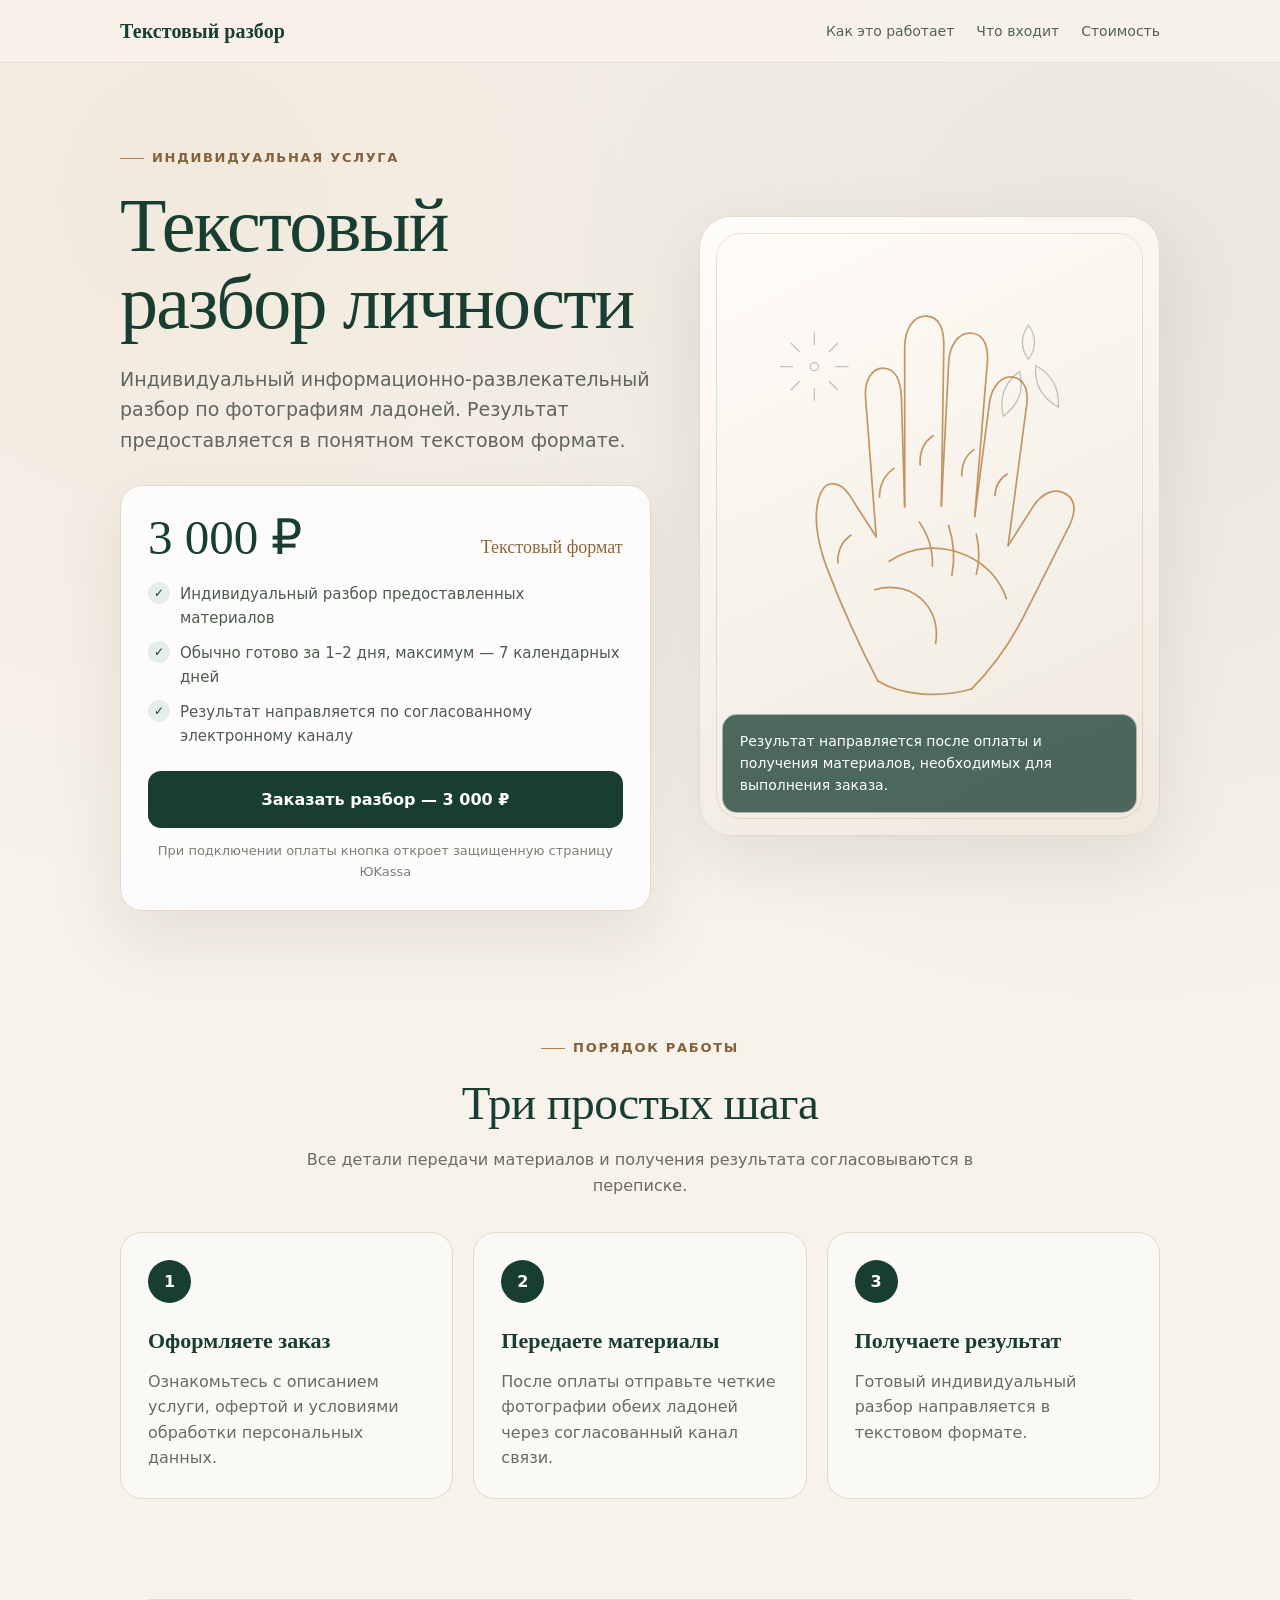
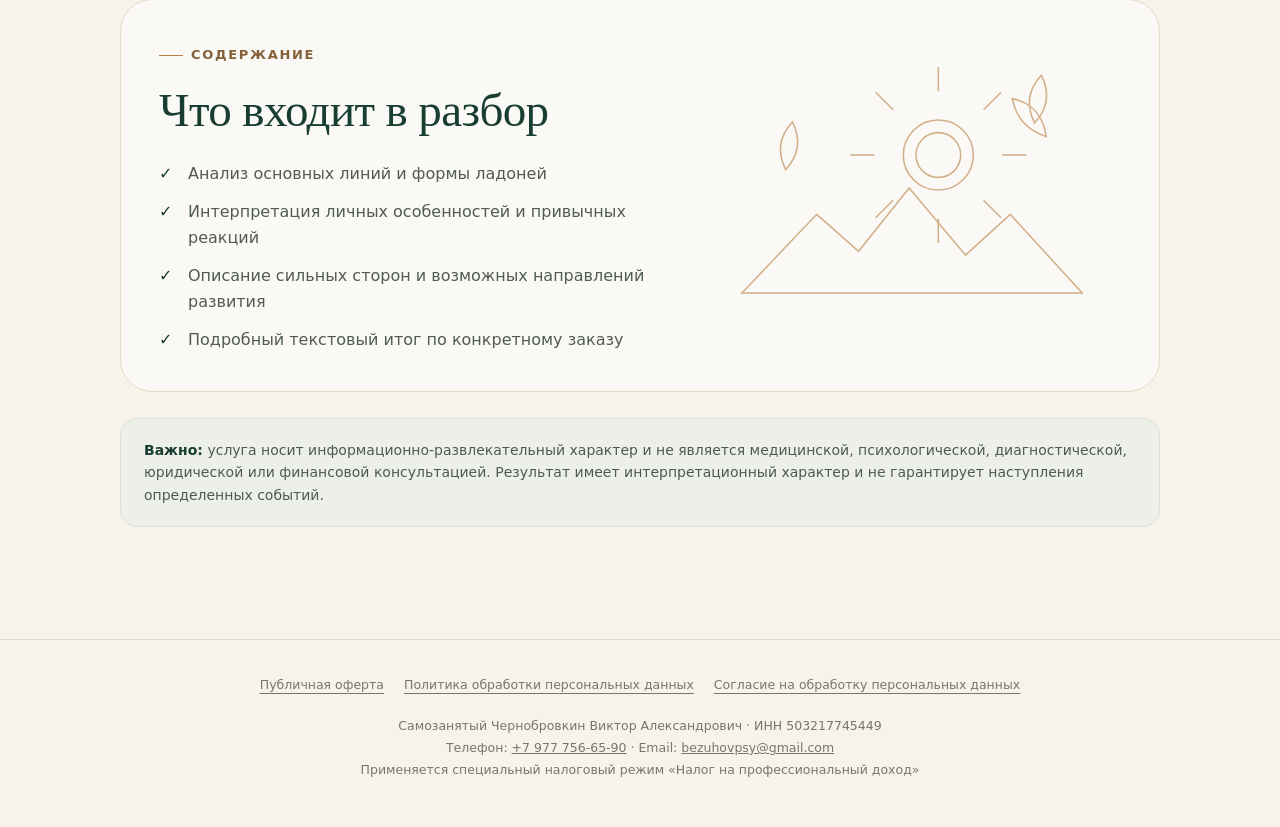
==== index.html @ bc2e41d3 "Add files via upload" ====
<!doctype html>
<html lang="ru">
<head>
  <meta charset="utf-8">
  <meta name="viewport" content="width=device-width, initial-scale=1">
  <meta name="description" content="Индивидуальный информационно-развлекательный текстовый разбор личности по фотографиям ладоней. Стоимость — 3 000 рублей.">
  <title>Текстовый разбор личности</title>
  <link rel="stylesheet" href="assets/styles.css">
</head>
<body>
  <header class="site-header">
    <div class="container header-inner">
      <a class="brand" href="index.html">Текстовый разбор</a>
      <nav class="nav" aria-label="Навигация">
        <a href="#process">Как это работает</a>
        <a href="#included">Что входит</a>
        <a href="#order">Стоимость</a>
      </nav>
    </div>
  </header>

  <main>
    <section class="hero" id="order">
      <div class="container hero-grid">
        <div>
          <div class="eyebrow">Индивидуальная услуга</div>
          <h1>Текстовый разбор личности</h1>
          <p class="lead">Индивидуальный информационно-развлекательный разбор по фотографиям ладоней. Результат предоставляется в понятном текстовом формате.</p>

          <div class="offer-card">
            <div class="price-row">
              <div class="price">3 000 ₽</div>
              <div class="format">Текстовый формат</div>
            </div>

            <ul class="feature-list">
              <li>Индивидуальный разбор предоставленных материалов</li>
              <li>Обычно готово за 1–2 дня, максимум — 7 календарных дней</li>
              <li>Результат направляется по согласованному электронному каналу</li>
            </ul>

            <a class="button" href="mailto:bezuhovpsy@gmail.com" data-payment-button>Заказать разбор — 3 000 ₽</a>
            <p class="secure">При подключении оплаты кнопка откроет защищенную страницу ЮKassa</p>
          </div>
        </div>

        <div class="visual-card" aria-hidden="true">
          <svg class="hand-art" viewBox="0 0 440 620" fill="none" xmlns="http://www.w3.org/2000/svg">
            <g stroke="#B78145" stroke-width="2.1" stroke-linecap="round" stroke-linejoin="round">
              <path d="M157 501C133 455 111 406 94 361C82 329 76 292 88 268C95 254 111 257 121 271L155 324"/>
              <path d="M155 324L142 154C140 132 150 116 165 117C179 118 185 133 186 153L190 287"/>
              <path d="M190 287L190 92C190 68 201 52 217 53C233 54 239 70 238 94L235 286"/>
              <path d="M235 286L244 111C245 87 257 72 273 74C289 76 294 93 291 116L276 299"/>
              <path d="M276 299L294 160C297 138 310 125 324 128C339 131 343 148 339 168L317 335"/>
              <path d="M317 335L347 288C359 269 376 263 389 272C402 281 399 298 390 315L336 422C319 455 297 486 272 511"/>
              <path d="M157 501C185 518 231 523 272 511"/>
              <path d="M171 354C199 335 235 333 266 347C290 358 307 377 315 400"/>
              <path d="M153 389C177 382 200 388 215 405C226 418 231 436 228 455"/>
              <path d="M208 306C219 322 225 340 224 360"/>
              <path d="M244 310C250 329 252 350 248 371"/>
              <path d="M278 321C282 338 282 355 278 370"/>
              <path d="M177 240C166 247 159 260 159 275"/>
              <path d="M225 200C213 208 208 221 209 236"/>
              <path d="M275 217C265 224 260 236 260 249"/>
              <path d="M316 247C307 252 301 262 301 273"/>
              <path d="M124 322C113 329 107 342 108 356"/>
            </g>
            <g stroke="#183D31" stroke-width="1.5" opacity=".35">
              <circle cx="79" cy="115" r="5"/>
              <path d="M79 89V73M79 157V141M53 115H37M121 115H105M61 97L50 86M108 144L97 133M97 97L108 86M50 144L61 133"/>
              <path d="M342 64C352 78 352 92 342 106C332 92 332 78 342 64Z"/>
              <path d="M351 114C370 124 380 141 379 165C359 154 349 137 351 114Z"/>
              <path d="M331 121C313 134 306 153 311 176C330 162 337 143 331 121Z"/>
            </g>
          </svg>
          <div class="visual-note">Результат направляется после оплаты и получения материалов, необходимых для выполнения заказа.</div>
        </div>
      </div>
    </section>

    <section class="section" id="process">
      <div class="container">
        <div class="section-head">
          <div class="eyebrow">Порядок работы</div>
          <h2>Три простых шага</h2>
          <p>Все детали передачи материалов и получения результата согласовываются в переписке.</p>
        </div>

        <div class="steps">
          <article class="step">
            <div class="step-number">1</div>
            <h3>Оформляете заказ</h3>
            <p>Ознакомьтесь с описанием услуги, офертой и условиями обработки персональных данных.</p>
          </article>
          <article class="step">
            <div class="step-number">2</div>
            <h3>Передаете материалы</h3>
            <p>После оплаты отправьте четкие фотографии обеих ладоней через согласованный канал связи.</p>
          </article>
          <article class="step">
            <div class="step-number">3</div>
            <h3>Получаете результат</h3>
            <p>Готовый индивидуальный разбор направляется в текстовом формате.</p>
          </article>
        </div>
      </div>
    </section>

    <section class="section compact" id="included">
      <div class="container">
        <div class="included">
          <div>
            <div class="eyebrow">Содержание</div>
            <h2>Что входит в разбор</h2>
            <ul class="checks">
              <li>Анализ основных линий и формы ладоней</li>
              <li>Интерпретация личных особенностей и привычных реакций</li>
              <li>Описание сильных сторон и возможных направлений развития</li>
              <li>Подробный текстовый итог по конкретному заказу</li>
            </ul>
          </div>

          <svg class="sun-art" viewBox="0 0 430 300" fill="none" xmlns="http://www.w3.org/2000/svg" aria-hidden="true">
            <g stroke="#B78145" stroke-width="1.6" stroke-linecap="round" opacity=".78">
              <circle cx="242" cy="108" r="36"/>
              <circle cx="242" cy="108" r="23"/>
              <path d="M242 42V18M242 198V174M176 108H152M332 108H308M195 61L178 44M306 172L289 155M289 61L306 44M178 172L195 155"/>
              <path d="M40 250L117 169L160 207L212 142L270 211L316 169L390 250"/>
              <path d="M40 250H390"/>
              <path d="M318 50C338 54 350 68 353 89C334 83 322 70 318 50Z"/>
              <path d="M348 26C357 44 355 60 341 75C332 57 334 41 348 26Z"/>
              <path d="M92 74C101 92 99 108 85 123C76 105 78 89 92 74Z"/>
            </g>
          </svg>
        </div>

        <div class="notice"><strong>Важно:</strong> услуга носит информационно-развлекательный характер и не является медицинской, психологической, диагностической, юридической или финансовой консультацией. Результат имеет интерпретационный характер и не гарантирует наступления определенных событий.</div>
      </div>
    </section>
  </main>

  <footer class="site-footer">
    <div class="container">
      <div class="footer-links">
        <a href="oferta.html">Публичная оферта</a>
        <a href="privacy.html">Политика обработки персональных данных</a>
        <a href="consent.html">Согласие на обработку персональных данных</a>
      </div>
      <div class="requisites">
        Самозанятый Чернобровкин Виктор Александрович · ИНН 503217745449<br>
        Телефон: <a href="tel:+79777566590">+7 977 756-65-90</a> · Email: <a href="mailto:bezuhovpsy@gmail.com">bezuhovpsy@gmail.com</a><br>
        Применяется специальный налоговый режим «Налог на профессиональный доход»
      </div>
    </div>
  </footer>

  <script src="assets/site.js"></script>
</body>
</html>
---- assets/styles.css ----
:root {
  --bg: #f7f2ea;
  --surface: rgba(255, 255, 255, 0.82);
  --surface-solid: #fffdf9;
  --ink: #183d31;
  --muted: #6c6a64;
  --line: #e5d9c9;
  --accent: #b78145;
  --soft: #edf0e8;
  --shadow: 0 24px 70px rgba(55, 45, 34, 0.10);
  --radius-xl: 32px;
  --radius-lg: 22px;
  --radius-md: 15px;
}

* { box-sizing: border-box; }
html { scroll-behavior: smooth; }
body {
  margin: 0;
  background:
    radial-gradient(circle at 15% 8%, rgba(183,129,69,.08), transparent 28%),
    radial-gradient(circle at 88% 12%, rgba(24,61,49,.07), transparent 30%),
    var(--bg);
  color: var(--ink);
  font-family: Inter, ui-sans-serif, system-ui, -apple-system, BlinkMacSystemFont, "Segoe UI", sans-serif;
  line-height: 1.6;
}

a { color: inherit; }
img, svg { max-width: 100%; }
button, input, textarea { font: inherit; }

.container {
  width: min(100% - 32px, 1040px);
  margin: 0 auto;
}

.site-header {
  position: sticky;
  top: 0;
  z-index: 20;
  border-bottom: 1px solid rgba(229,217,201,.78);
  background: rgba(247,242,234,.88);
  backdrop-filter: blur(14px);
}

.header-inner {
  min-height: 62px;
  display: flex;
  align-items: center;
  justify-content: space-between;
  gap: 24px;
}

.brand {
  font-family: Georgia, "Times New Roman", serif;
  font-size: 20px;
  font-weight: 700;
  text-decoration: none;
  letter-spacing: .1px;
}

.nav {
  display: flex;
  align-items: center;
  gap: 22px;
  font-size: 14px;
}

.nav a {
  text-decoration: none;
  color: #536159;
}

.nav a:hover { color: var(--ink); }

.hero {
  padding: 78px 0 54px;
}

.hero-grid {
  display: grid;
  grid-template-columns: 1.07fr .93fr;
  gap: 48px;
  align-items: center;
}

.eyebrow {
  display: inline-flex;
  align-items: center;
  gap: 8px;
  margin-bottom: 18px;
  color: #84613b;
  font-size: 13px;
  font-weight: 700;
  text-transform: uppercase;
  letter-spacing: .13em;
}

.eyebrow::before {
  content: "";
  width: 24px;
  height: 1px;
  background: var(--accent);
}

h1, h2, h3 {
  font-family: Georgia, "Times New Roman", serif;
  color: var(--ink);
}

h1 {
  margin: 0 0 22px;
  font-size: clamp(44px, 7vw, 76px);
  font-weight: 500;
  line-height: 1.02;
  letter-spacing: -1.8px;
}

h2 {
  margin: 0 0 18px;
  font-size: clamp(31px, 4.8vw, 47px);
  font-weight: 500;
  line-height: 1.12;
  letter-spacing: -.6px;
}

h3 {
  margin: 0 0 10px;
  font-size: 22px;
  font-weight: 600;
}

.lead {
  max-width: 650px;
  margin: 0;
  color: #5f665f;
  font-size: 19px;
}

.offer-card {
  margin-top: 30px;
  padding: 27px;
  border: 1px solid var(--line);
  border-radius: var(--radius-lg);
  background: var(--surface);
  box-shadow: var(--shadow);
}

.price-row {
  display: flex;
  align-items: end;
  justify-content: space-between;
  gap: 20px;
  margin-bottom: 20px;
}

.price {
  font-family: Georgia, "Times New Roman", serif;
  font-size: 49px;
  line-height: 1;
}

.format {
  color: #8f673c;
  font-family: Georgia, "Times New Roman", serif;
  font-size: 18px;
}

.feature-list {
  display: grid;
  gap: 11px;
  margin: 0 0 23px;
  padding: 0;
  list-style: none;
  color: #4d5b53;
  font-size: 15px;
}

.feature-list li {
  display: flex;
  gap: 10px;
  align-items: flex-start;
}

.feature-list li::before {
  content: "✓";
  flex: 0 0 22px;
  height: 22px;
  display: grid;
  place-items: center;
  border-radius: 50%;
  background: #e6eee9;
  color: var(--ink);
  font-size: 12px;
  font-weight: 800;
}

.button {
  display: inline-flex;
  width: 100%;
  min-height: 57px;
  align-items: center;
  justify-content: center;
  padding: 15px 24px;
  border: 0;
  border-radius: 13px;
  background: var(--ink);
  color: #fff;
  font-weight: 750;
  text-decoration: none;
  cursor: pointer;
  transition: transform .18s ease, opacity .18s ease;
}

.button:hover { transform: translateY(-2px); opacity: .94; }

.secure {
  margin: 13px 0 0;
  color: #7c7d78;
  font-size: 13px;
  text-align: center;
}

.visual-card {
  min-height: 620px;
  position: relative;
  overflow: hidden;
  display: grid;
  place-items: center;
  border: 1px solid var(--line);
  border-radius: var(--radius-xl);
  background: linear-gradient(155deg, #fffdf9 0%, #efe8dd 100%);
  box-shadow: var(--shadow);
}

.visual-card::before {
  content: "";
  position: absolute;
  inset: 16px;
  border: 1px solid rgba(183,129,69,.22);
  border-radius: 25px;
}

.hand-art {
  width: 78%;
  opacity: .82;
}

.visual-note {
  position: absolute;
  right: 22px;
  bottom: 22px;
  left: 22px;
  padding: 15px 17px;
  border: 1px solid rgba(255,255,255,.5);
  border-radius: 15px;
  background: rgba(24,61,49,.76);
  color: white;
  font-size: 14px;
  backdrop-filter: blur(9px);
}

.section { padding: 66px 0; }
.section.compact { padding-top: 34px; }
.section-head {
  max-width: 700px;
  margin: 0 auto 34px;
  text-align: center;
}

.section-head p {
  margin: 0;
  color: var(--muted);
}

.steps {
  display: grid;
  grid-template-columns: repeat(3, 1fr);
  gap: 20px;
}

.step {
  min-height: 210px;
  padding: 27px;
  border: 1px solid var(--line);
  border-radius: var(--radius-lg);
  background: rgba(255,255,255,.6);
}

.step-number {
  width: 43px;
  height: 43px;
  margin-bottom: 20px;
  display: grid;
  place-items: center;
  border-radius: 50%;
  background: var(--ink);
  color: #fff;
  font-weight: 800;
}

.step p { margin: 0; color: var(--muted); }

.included {
  display: grid;
  grid-template-columns: 1fr .82fr;
  gap: 34px;
  align-items: center;
  padding: 38px;
  border: 1px solid var(--line);
  border-radius: var(--radius-xl);
  background: rgba(255,255,255,.58);
}

.checks {
  display: grid;
  gap: 13px;
  margin: 24px 0 0;
  padding: 0;
  list-style: none;
}

.checks li {
  position: relative;
  padding-left: 29px;
  color: #4f5b54;
}

.checks li::before {
  content: "✓";
  position: absolute;
  left: 0;
  color: var(--ink);
  font-weight: 800;
}

.sun-art {
  width: 100%;
  opacity: .78;
}

.notice {
  margin-top: 26px;
  padding: 20px 23px;
  border: 1px solid #dce2d6;
  border-radius: 17px;
  background: var(--soft);
  color: #4f5952;
  font-size: 14px;
}

.notice strong { color: var(--ink); }

.site-footer {
  margin-top: 46px;
  padding: 35px 0 46px;
  border-top: 1px solid var(--line);
  color: #77756f;
  font-size: 12.5px;
  text-align: center;
}

.footer-links {
  display: flex;
  justify-content: center;
  gap: 20px;
  flex-wrap: wrap;
  margin-bottom: 20px;
}

.footer-links a {
  text-underline-offset: 4px;
}

.requisites { line-height: 1.75; }

.legal-page { padding: 46px 0 72px; }
.legal-card {
  padding: clamp(24px, 5vw, 54px);
  border: 1px solid var(--line);
  border-radius: var(--radius-xl);
  background: var(--surface-solid);
  box-shadow: 0 18px 55px rgba(50, 42, 33, .07);
}

.legal-card h1 {
  font-size: clamp(38px, 6vw, 59px);
  margin-bottom: 10px;
}

.legal-card h2 {
  margin-top: 34px;
  font-size: 28px;
}

.legal-card p, .legal-card li { color: #3f4b44; }
.legal-card .meta { color: #817a70; font-size: 14px; }
.legal-card ul { padding-left: 22px; }

.success-wrap {
  min-height: calc(100vh - 62px);
  display: grid;
  place-items: center;
  padding: 48px 0;
}

.success-card {
  max-width: 720px;
  padding: 46px;
  border: 1px solid var(--line);
  border-radius: var(--radius-xl);
  background: var(--surface-solid);
  box-shadow: var(--shadow);
  text-align: center;
}

.success-icon {
  width: 58px;
  height: 58px;
  margin: 0 auto 20px;
  display: grid;
  place-items: center;
  border-radius: 50%;
  background: #e7efe9;
  font-size: 28px;
}

@media (max-width: 800px) {
  .nav { display: none; }
  .hero { padding-top: 42px; }
  .hero-grid, .included { grid-template-columns: 1fr; }
  .visual-card { min-height: 450px; order: -1; }
  .steps { grid-template-columns: 1fr; }
  .price-row { align-items: flex-start; flex-direction: column; }
}

@media (max-width: 480px) {
  .container { width: min(100% - 22px, 1040px); }
  h1 { font-size: 45px; }
  .offer-card, .included, .step, .legal-card, .success-card { padding: 22px; }
  .visual-card { min-height: 390px; }
  .section { padding: 48px 0; }
}
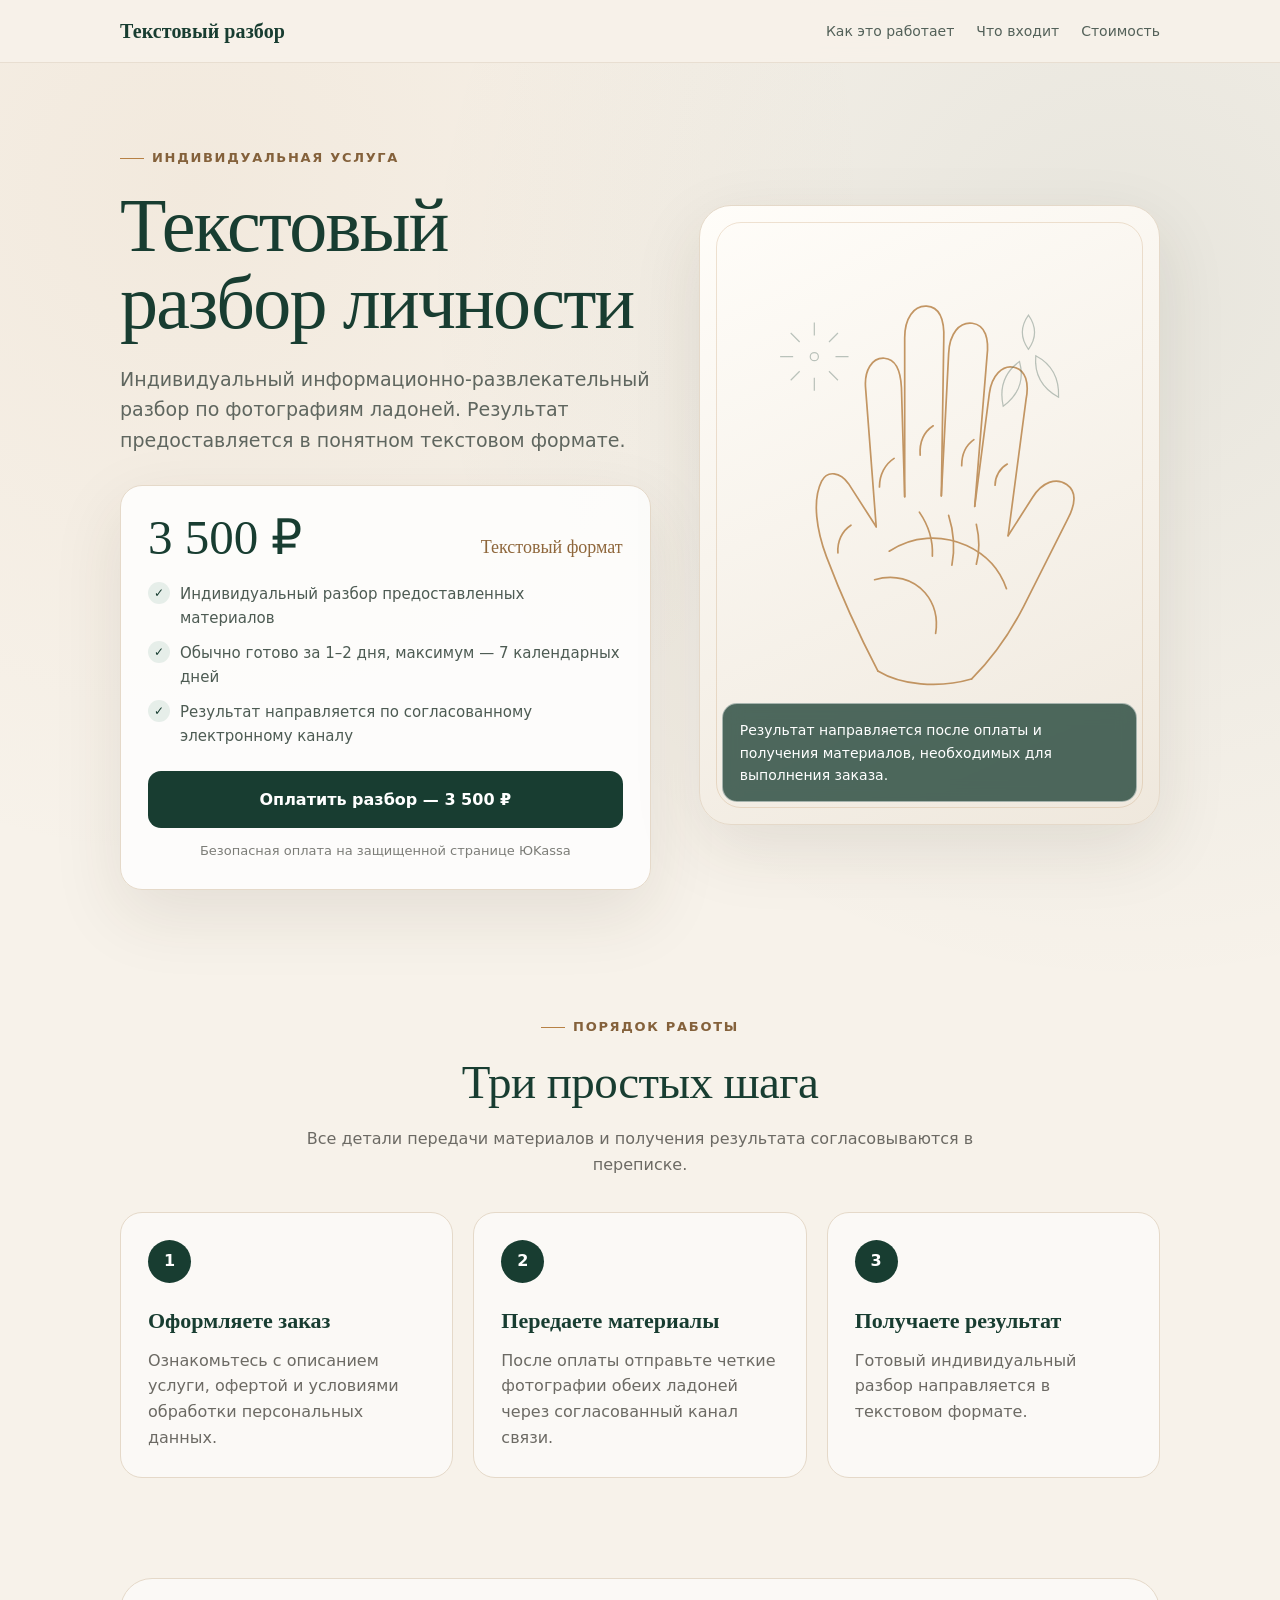
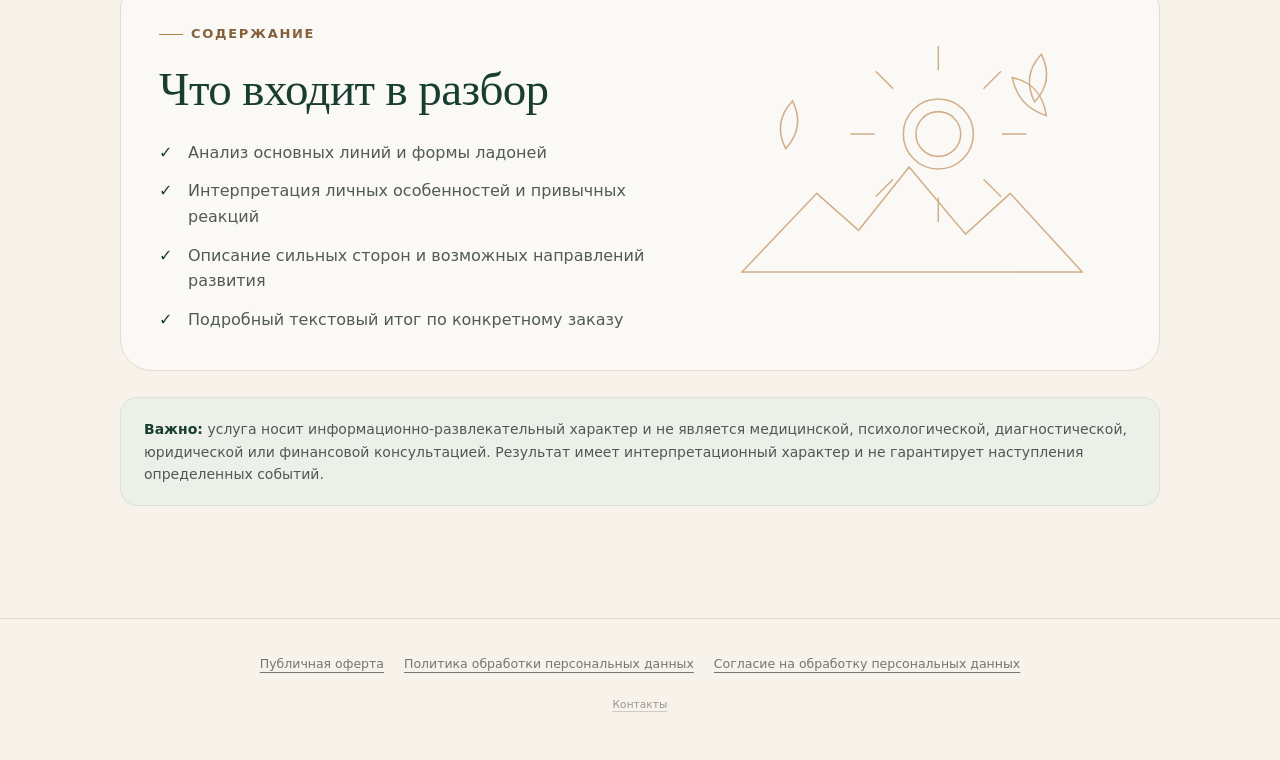
==== commit 780752f9: "Add files via upload" ====
--- a/index.html
+++ b/index.html
@@ -3,7 +3,7 @@
 <head>
   <meta charset="utf-8">
   <meta name="viewport" content="width=device-width, initial-scale=1">
-  <meta name="description" content="Индивидуальный информационно-развлекательный текстовый разбор личности по фотографиям ладоней. Стоимость — 3 000 рублей.">
+  <meta name="description" content="Индивидуальный информационно-развлекательный текстовый разбор личности по фотографиям ладоней. Стоимость — 3 500 рублей.">
   <title>Текстовый разбор личности</title>
   <link rel="stylesheet" href="assets/styles.css">
 </head>
@@ -29,7 +29,7 @@
 
           <div class="offer-card">
             <div class="price-row">
-              <div class="price">3 000 ₽</div>
+              <div class="price">3 500 ₽</div>
               <div class="format">Текстовый формат</div>
             </div>
 
@@ -39,8 +39,8 @@
               <li>Результат направляется по согласованному электронному каналу</li>
             </ul>
 
-            <a class="button" href="mailto:bezuhovpsy@gmail.com" data-payment-button>Заказать разбор — 3 000 ₽</a>
-            <p class="secure">При подключении оплаты кнопка откроет защищенную страницу ЮKassa</p>
+            <a class="button" href="https://yookassa.ru/my/i/amh0a67rumDI/l" data-payment-button rel="noopener">Оплатить разбор — 3 500 ₽</a>
+            <p class="secure">Безопасная оплата на защищенной странице ЮKassa</p>
           </div>
         </div>
 
@@ -146,11 +146,16 @@
         <a href="privacy.html">Политика обработки персональных данных</a>
         <a href="consent.html">Согласие на обработку персональных данных</a>
       </div>
-      <div class="requisites">
-        Самозанятый Чернобровкин Виктор Александрович · ИНН 503217745449<br>
-        Телефон: <a href="tel:+79777566590">+7 977 756-65-90</a> · Email: <a href="mailto:bezuhovpsy@gmail.com">bezuhovpsy@gmail.com</a><br>
-        Применяется специальный налоговый режим «Налог на профессиональный доход»
-      </div>
+      <details class="contact-details">
+        <summary>Контакты</summary>
+        <div class="contact-details-body">
+          Самозанятый Чернобровкин Виктор Александрович<br>
+          ИНН 503217745449<br>
+          Телефон: <a href="tel:+79777566590">+7 977 756-65-90</a><br>
+          Email: <a href="mailto:bezuhovpsy@gmail.com">bezuhovpsy@gmail.com</a><br>
+          Применяется специальный налоговый режим «Налог на профессиональный доход»
+        </div>
+      </details>
     </div>
   </footer>
 
--- a/assets/styles.css
+++ b/assets/styles.css
@@ -373,7 +373,49 @@
   text-underline-offset: 4px;
 }
 
-.requisites { line-height: 1.75; }
+.contact-details {
+  display: inline-block;
+  margin-top: 2px;
+  font-size: 11px;
+  color: #9a968e;
+  text-align: center;
+}
+
+.contact-details summary {
+  display: inline-block;
+  cursor: pointer;
+  color: #9a968e;
+  font-size: 10.5px;
+  font-weight: 400;
+  letter-spacing: .01em;
+  list-style: none;
+  text-decoration: underline;
+  text-decoration-color: rgba(154, 150, 142, .42);
+  text-underline-offset: 3px;
+}
+
+.contact-details summary::-webkit-details-marker { display: none; }
+.contact-details summary::marker { content: ""; }
+.contact-details summary:hover { color: #77736c; }
+.contact-details summary:focus-visible {
+  outline: 2px solid rgba(36, 78, 61, .38);
+  outline-offset: 4px;
+  border-radius: 3px;
+}
+
+.contact-details-body {
+  max-width: 580px;
+  margin: 11px auto 0;
+  color: #858179;
+  font-size: 11.5px;
+  line-height: 1.7;
+}
+
+.contact-details-body a {
+  color: inherit;
+  text-underline-offset: 3px;
+}
+
 
 .legal-page { padding: 46px 0 72px; }
 .legal-card {
@@ -433,7 +475,12 @@
   .visual-card { min-height: 450px; order: -1; }
   .steps { grid-template-columns: 1fr; }
   .price-row { align-items: flex-start; flex-direction: column; }
-}
+  .contact-details { margin-top: 1px; }
+  .contact-details summary { font-size: 10px; }
+  .contact-details-body { max-width: 94%; font-size: 11px; }
+  .site-footer { padding-bottom: 30px; }
+}
+
 
 @media (max-width: 480px) {
   .container { width: min(100% - 22px, 1040px); }
